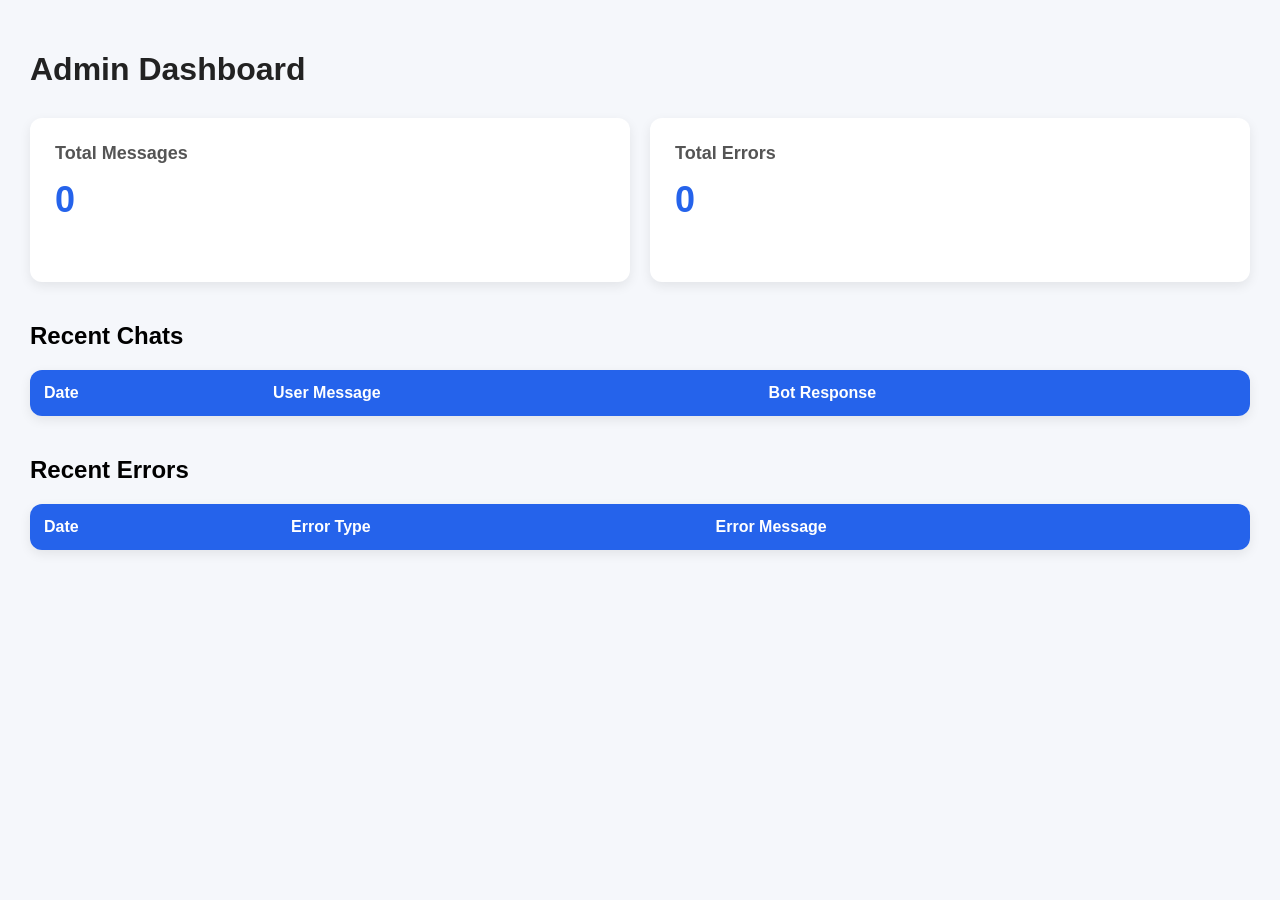
==== admin.html @ bf462625 "add admin dashboard" ====
<!DOCTYPE html>
<html lang="en">
<head>
    <meta charset="UTF-8">
    <meta name="viewport" content="width=device-width, initial-scale=1.0">
    <title>Admin Dashboard</title>
    <link rel="stylesheet" href="admin.css">
</head>
<body>

    <div class="container">

        <h1>Admin Dashboard</h1>

        <div class="stats">

            <div class="card">
                <h2>Total Messages</h2>
                <p id="totalMessages">0</p>
            </div>

            <div class="card">
                <h2>Total Errors</h2>
                <p id="totalErrors">0</p>
            </div>

        </div>

        <section>

            <h2>Recent Chats</h2>

            <table>

                <thead>
                    <tr>
                        <th>Date</th>
                        <th>User Message</th>
                        <th>Bot Response</th>
                    </tr>
                </thead>

                <tbody id="chatTable"></tbody>

            </table>

        </section>

        <section>

            <h2>Recent Errors</h2>

            <table>

                <thead>
                    <tr>
                        <th>Date</th>
                        <th>Error Type</th>
                        <th>Error Message</th>
                    </tr>
                </thead>

                <tbody id="errorTable"></tbody>

            </table>

        </section>

    </div>

    <script src="admin.js"></script>

</body>
</html>
---- admin.css ----
body {
    margin: 0;
    padding: 30px;
    background: #f5f7fb;
    font-family: Arial, Helvetica, sans-serif;
}

.container {
    max-width: 1400px;
    margin: auto;
}

h1 {
    margin-bottom: 30px;
    color: #222;
}

.stats {
    display: flex;
    gap: 20px;
    margin-bottom: 40px;
}

.card {
    flex: 1;
    background: white;
    padding: 25px;
    border-radius: 12px;
    box-shadow: 0 4px 12px rgba(0,0,0,.08);
}

.card h2 {
    margin: 0;
    font-size: 18px;
    color: #555;
}

.card p {
    margin-top: 15px;
    font-size: 36px;
    font-weight: bold;
    color: #2563eb;
}

section {
    margin-top: 40px;
}

table {
    width: 100%;
    border-collapse: collapse;
    background: white;
    border-radius: 12px;
    overflow: hidden;
    box-shadow: 0 4px 12px rgba(0,0,0,.08);
}

th {
    background: #2563eb;
    color: white;
    padding: 14px;
    text-align: left;
}

td {
    padding: 14px;
    border-bottom: 1px solid #e5e5e5;
    vertical-align: top;
}

tr:last-child td {
    border-bottom: none;
}

tr:hover {
    background: #f4f7ff;
}

td:nth-child(2),
td:nth-child(3) {
    max-width: 450px;
    word-break: break-word;
}
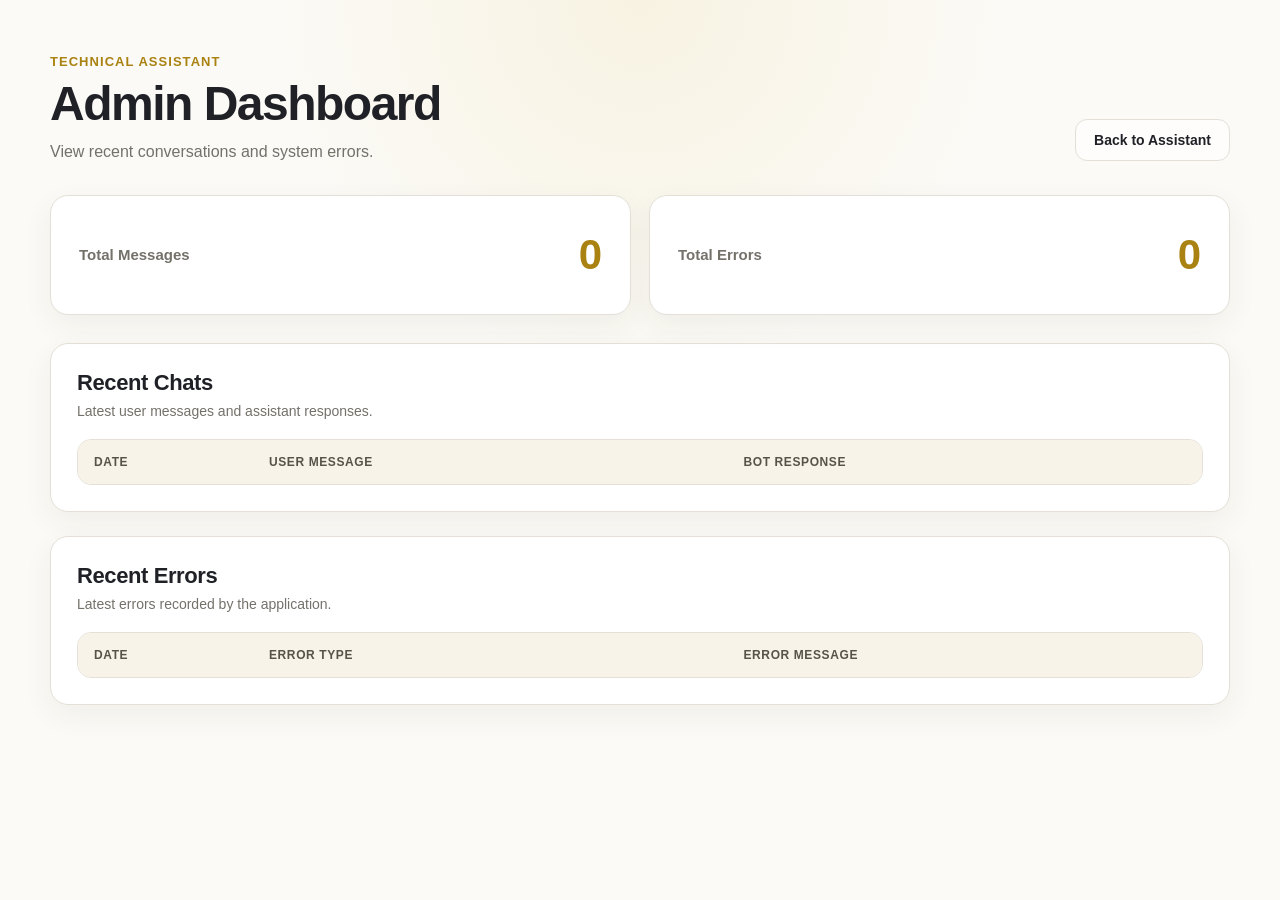
==== commit 644ef57d: "changed admin frontend" ====
--- a/admin.html
+++ b/admin.html
@@ -7,68 +7,78 @@
     <link rel="stylesheet" href="admin.css">
 </head>
 <body>
-
-    <div class="container">
-
-        <h1>Admin Dashboard</h1>
-
-        <div class="stats">
-
-            <div class="card">
-                <h2>Total Messages</h2>
-                <p id="totalMessages">0</p>
+    <main class="dashboard">
+        <header class="dashboard-header">
+            <div>
+                <p class="eyebrow">Technical Assistant</p>
+                <h1>Admin Dashboard</h1>
+                <p class="subtitle">View recent conversations and system errors.</p>
             </div>
 
-            <div class="card">
-                <h2>Total Errors</h2>
-                <p id="totalErrors">0</p>
+            <a class="back-link" href="/">Back to Assistant</a>
+        </header>
+
+        <section class="stats">
+            <article class="stat-card">
+                <span class="stat-label">Total Messages</span>
+                <strong id="totalMessages">0</strong>
+            </article>
+
+            <article class="stat-card">
+                <span class="stat-label">Total Errors</span>
+                <strong id="totalErrors">0</strong>
+            </article>
+        </section>
+
+        <section class="panel">
+            <div class="panel-header">
+                <div>
+                    <h2>Recent Chats</h2>
+                    <p>Latest user messages and assistant responses.</p>
+                </div>
             </div>
 
-        </div>
+            <div class="table-wrapper">
+                <table>
+                    <thead>
+                        <tr>
+                            <th>Date</th>
+                            <th>User Message</th>
+                            <th>Bot Response</th>
+                        </tr>
+                    </thead>
+                    <tbody id="chatTable"></tbody>
+                </table>
+            </div>
 
-        <section>
-
-            <h2>Recent Chats</h2>
-
-            <table>
-
-                <thead>
-                    <tr>
-                        <th>Date</th>
-                        <th>User Message</th>
-                        <th>Bot Response</th>
-                    </tr>
-                </thead>
-
-                <tbody id="chatTable"></tbody>
-
-            </table>
-
+            <p class="empty-state" id="chatEmpty">No conversations found.</p>
         </section>
 
-        <section>
+        <section class="panel">
+            <div class="panel-header">
+                <div>
+                    <h2>Recent Errors</h2>
+                    <p>Latest errors recorded by the application.</p>
+                </div>
+            </div>
 
-            <h2>Recent Errors</h2>
+            <div class="table-wrapper">
+                <table>
+                    <thead>
+                        <tr>
+                            <th>Date</th>
+                            <th>Error Type</th>
+                            <th>Error Message</th>
+                        </tr>
+                    </thead>
+                    <tbody id="errorTable"></tbody>
+                </table>
+            </div>
 
-            <table>
-
-                <thead>
-                    <tr>
-                        <th>Date</th>
-                        <th>Error Type</th>
-                        <th>Error Message</th>
-                    </tr>
-                </thead>
-
-                <tbody id="errorTable"></tbody>
-
-            </table>
-
+            <p class="empty-state" id="errorEmpty">No errors found.</p>
         </section>
-
-    </div>
+    </main>
 
     <script src="admin.js"></script>
-
 </body>
 </html>
--- a/admin.css
+++ b/admin.css
@@ -1,83 +1,242 @@
+* {
+    box-sizing: border-box;
+}
+
+:root {
+    --background: #fbfaf6;
+    --surface: #ffffff;
+    --surface-soft: #f7f3e8;
+    --text: #202126;
+    --muted: #74716a;
+    --border: #e4e0d7;
+    --accent: #d5ab2c;
+    --accent-dark: #a98212;
+    --shadow: 0 10px 30px rgba(54, 48, 31, 0.06);
+}
+
 body {
     margin: 0;
-    padding: 30px;
-    background: #f5f7fb;
+    min-height: 100vh;
+    background:
+        radial-gradient(circle at 50% 0%, rgba(213, 171, 44, 0.1), transparent 34%),
+        var(--background);
+    color: var(--text);
     font-family: Arial, Helvetica, sans-serif;
 }
 
-.container {
-    max-width: 1400px;
-    margin: auto;
+.dashboard {
+    width: min(1180px, calc(100% - 40px));
+    margin: 0 auto;
+    padding: 54px 0 70px;
+}
+
+.dashboard-header {
+    display: flex;
+    align-items: flex-end;
+    justify-content: space-between;
+    gap: 24px;
+    margin-bottom: 34px;
+}
+
+.eyebrow {
+    margin: 0 0 9px;
+    color: var(--accent-dark);
+    font-size: 13px;
+    font-weight: 700;
+    letter-spacing: 0.08em;
+    text-transform: uppercase;
 }
 
 h1 {
-    margin-bottom: 30px;
-    color: #222;
+    margin: 0;
+    font-size: clamp(34px, 5vw, 48px);
+    line-height: 1.1;
+    letter-spacing: -1.5px;
+}
+
+.subtitle {
+    margin: 12px 0 0;
+    color: var(--muted);
+    font-size: 16px;
+}
+
+.back-link {
+    flex-shrink: 0;
+    padding: 12px 18px;
+    border: 1px solid var(--border);
+    border-radius: 12px;
+    background: rgba(255, 255, 255, 0.72);
+    color: var(--text);
+    font-size: 14px;
+    font-weight: 600;
+    text-decoration: none;
+    transition:
+        border-color 0.2s ease,
+        background-color 0.2s ease;
+}
+
+.back-link:hover {
+    border-color: var(--accent);
+    background: var(--surface);
 }
 
 .stats {
+    display: grid;
+    grid-template-columns: repeat(2, minmax(0, 1fr));
+    gap: 18px;
+    margin-bottom: 28px;
+}
+
+.stat-card {
     display: flex;
-    gap: 20px;
-    margin-bottom: 40px;
-}
-
-.card {
-    flex: 1;
-    background: white;
-    padding: 25px;
-    border-radius: 12px;
-    box-shadow: 0 4px 12px rgba(0,0,0,.08);
-}
-
-.card h2 {
-    margin: 0;
-    font-size: 18px;
-    color: #555;
-}
-
-.card p {
-    margin-top: 15px;
-    font-size: 36px;
-    font-weight: bold;
-    color: #2563eb;
-}
-
-section {
-    margin-top: 40px;
+    align-items: center;
+    justify-content: space-between;
+    min-height: 120px;
+    padding: 26px 28px;
+    background: var(--surface);
+    border: 1px solid var(--border);
+    border-radius: 18px;
+    box-shadow: var(--shadow);
+}
+
+.stat-label {
+    color: var(--muted);
+    font-size: 15px;
+    font-weight: 600;
+}
+
+.stat-card strong {
+    color: var(--accent-dark);
+    font-size: 42px;
+    line-height: 1;
+}
+
+.panel {
+    margin-top: 24px;
+    padding: 26px;
+    background: var(--surface);
+    border: 1px solid var(--border);
+    border-radius: 18px;
+    box-shadow: var(--shadow);
+}
+
+.panel-header {
+    margin-bottom: 20px;
+}
+
+.panel-header h2 {
+    margin: 0;
+    font-size: 22px;
+    letter-spacing: -0.4px;
+}
+
+.panel-header p {
+    margin: 7px 0 0;
+    color: var(--muted);
+    font-size: 14px;
+}
+
+.table-wrapper {
+    overflow-x: auto;
+    border: 1px solid var(--border);
+    border-radius: 14px;
 }
 
 table {
     width: 100%;
+    min-width: 820px;
     border-collapse: collapse;
-    background: white;
-    border-radius: 12px;
-    overflow: hidden;
-    box-shadow: 0 4px 12px rgba(0,0,0,.08);
+    table-layout: fixed;
+}
+
+thead {
+    background: var(--surface-soft);
 }
 
 th {
-    background: #2563eb;
-    color: white;
-    padding: 14px;
+    padding: 15px 16px;
+    color: #57534b;
+    font-size: 12px;
+    font-weight: 700;
+    letter-spacing: 0.05em;
     text-align: left;
+    text-transform: uppercase;
 }
 
 td {
-    padding: 14px;
-    border-bottom: 1px solid #e5e5e5;
+    padding: 17px 16px;
+    border-top: 1px solid var(--border);
+    color: #3b3b3f;
+    font-size: 14px;
+    line-height: 1.55;
     vertical-align: top;
-}
-
-tr:last-child td {
-    border-bottom: none;
-}
-
-tr:hover {
-    background: #f4f7ff;
-}
-
-td:nth-child(2),
-td:nth-child(3) {
-    max-width: 450px;
-    word-break: break-word;
+    overflow-wrap: anywhere;
+}
+
+tbody tr {
+    transition: background-color 0.2s ease;
+}
+
+tbody tr:hover {
+    background: #fcfbf7;
+}
+
+th:first-child,
+td:first-child {
+    width: 175px;
+}
+
+#chatTable td:nth-child(2),
+#chatTable td:nth-child(3) {
+    width: calc((100% - 175px) / 2);
+}
+
+#errorTable th:nth-child(2),
+#errorTable td:nth-child(2) {
+    width: 180px;
+}
+
+.error-badge {
+    display: inline-block;
+    padding: 6px 9px;
+    border: 1px solid #ead8aa;
+    border-radius: 999px;
+    background: #fff9e8;
+    color: #8c6a0f;
+    font-size: 12px;
+    font-weight: 700;
+}
+
+.empty-state {
+    display: none;
+    margin: 0;
+    padding: 28px;
+    border: 1px dashed var(--border);
+    border-radius: 14px;
+    color: var(--muted);
+    text-align: center;
+}
+
+@media (max-width: 760px) {
+    .dashboard {
+        width: min(100% - 24px, 1180px);
+        padding-top: 30px;
+    }
+
+    .dashboard-header {
+        align-items: flex-start;
+        flex-direction: column;
+    }
+
+    .stats {
+        grid-template-columns: 1fr;
+    }
+
+    .stat-card {
+        min-height: 104px;
+    }
+
+    .panel {
+        padding: 18px;
+    }
 }
